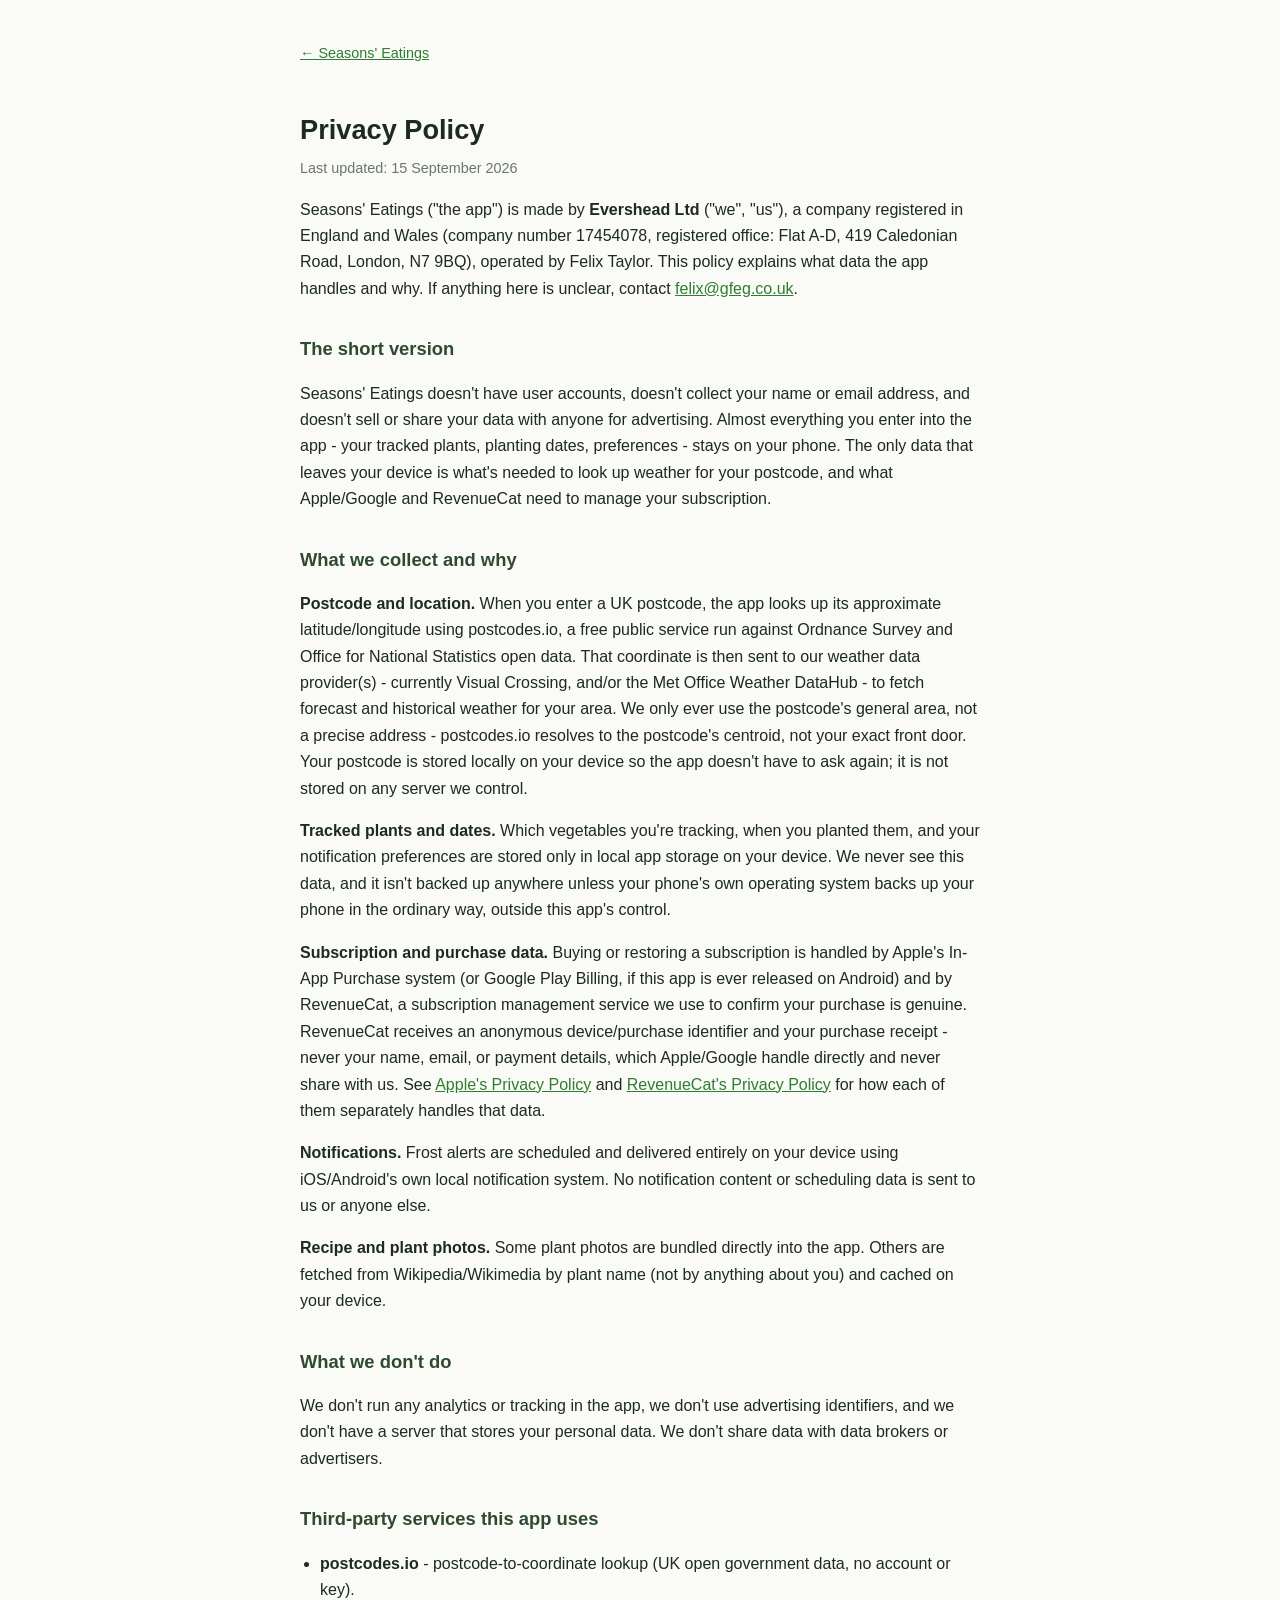
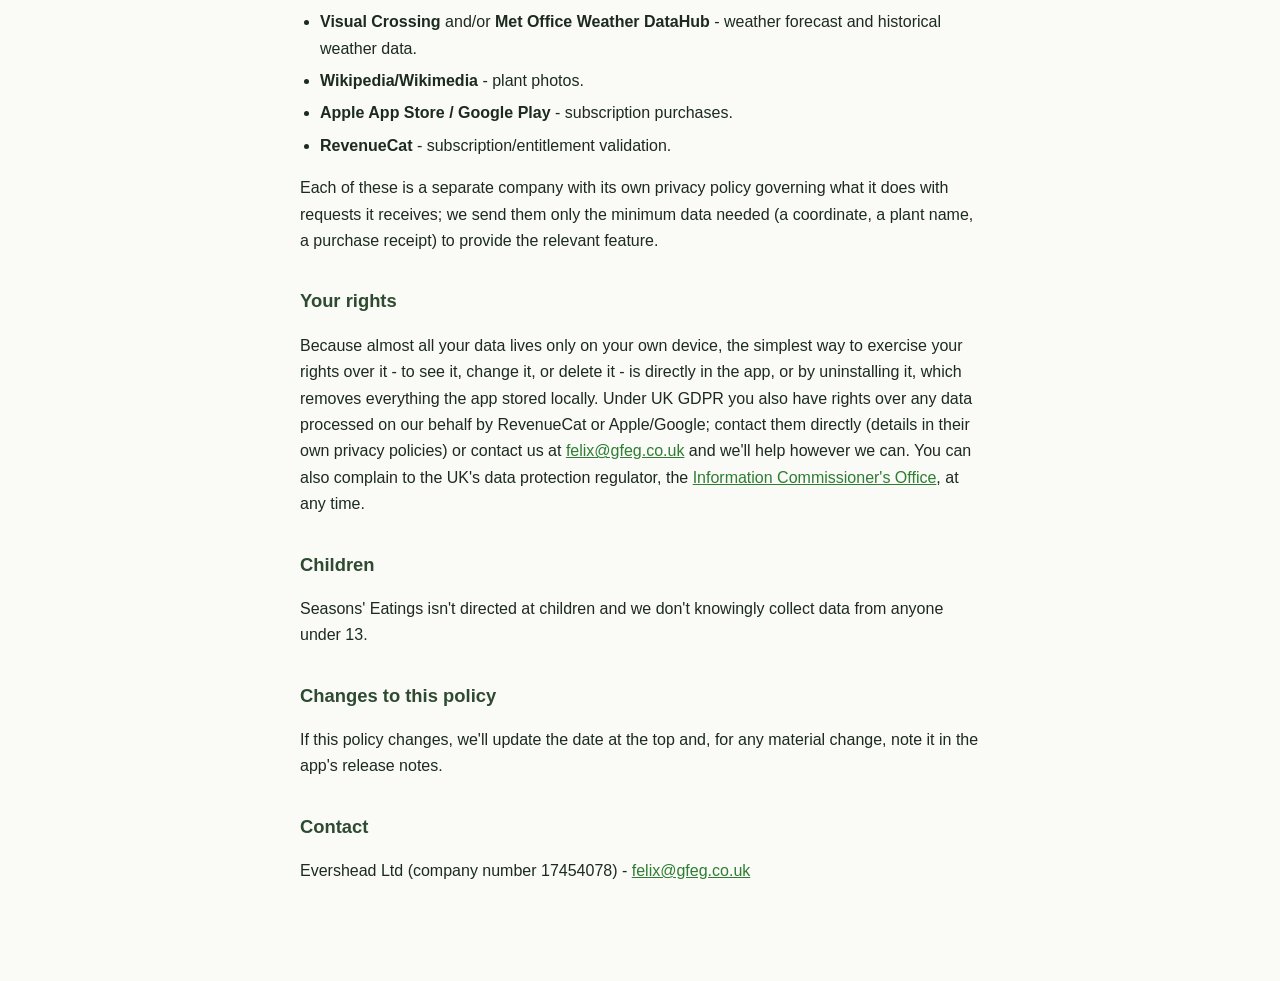
==== privacy.html @ 0b0f288f "Add files via upload" ====
<!doctype html>
<html lang="en">
<head>
<meta charset="utf-8">
<meta name="viewport" content="width=device-width, initial-scale=1">
<title>Privacy Policy - Seasons' Eatings</title>
<style>
  :root { color-scheme: light; }
  body {
    margin: 0; background: #fafaf7; color: #1c2b1e;
    font-family: -apple-system, BlinkMacSystemFont, "Segoe UI", Roboto, sans-serif;
    line-height: 1.65;
  }
  .wrap { max-width: 680px; margin: 0 auto; padding: 40px 20px 80px; }
  a { color: #2e7d32; }
  .back { font-size: 0.9rem; display: inline-block; margin-bottom: 24px; }
  h1 { font-size: 1.7rem; margin-bottom: 4px; }
  .updated { color: #6b776d; font-size: 0.9rem; margin-top: 0; }
  h2 { font-size: 1.15rem; color: #2e4b31; margin-top: 32px; }
  ul { padding-left: 20px; }
  li { margin-bottom: 6px; }
</style>
</head>
<body>
<div class="wrap">
  <a class="back" href="index.html">&larr; Seasons' Eatings</a>
  <h1>Privacy Policy</h1>
  <p class="updated">Last updated: 15 September 2026</p>

  <p>Seasons' Eatings ("the app") is made by <strong>Evershead Ltd</strong>
  ("we", "us"), a company registered in England and Wales (company number
  17454078, registered office: Flat A-D, 419 Caledonian Road, London,
  N7 9BQ), operated by Felix Taylor. This policy explains what data the
  app handles and why. If anything here is unclear, contact
  <a href="mailto:felix@gfeg.co.uk">felix@gfeg.co.uk</a>.</p>

  <h2>The short version</h2>
  <p>Seasons' Eatings doesn't have user accounts, doesn't collect your name
  or email address, and doesn't sell or share your data with anyone for
  advertising. Almost everything you enter into the app - your tracked
  plants, planting dates, preferences - stays on your phone. The only data
  that leaves your device is what's needed to look up weather for your
  postcode, and what Apple/Google and RevenueCat need to manage your
  subscription.</p>

  <h2>What we collect and why</h2>
  <p><strong>Postcode and location.</strong> When you enter a UK postcode,
  the app looks up its approximate latitude/longitude using postcodes.io, a
  free public service run against Ordnance Survey and Office for National
  Statistics open data. That coordinate is then sent to our weather data
  provider(s) - currently Visual Crossing, and/or the Met Office Weather
  DataHub - to fetch forecast and historical weather for your area. We
  only ever use the postcode's general area, not a precise address -
  postcodes.io resolves to the postcode's centroid, not your exact front
  door. Your postcode is stored locally on your device so the app doesn't
  have to ask again; it is not stored on any server we control.</p>

  <p><strong>Tracked plants and dates.</strong> Which vegetables you're
  tracking, when you planted them, and your notification preferences are
  stored only in local app storage on your device. We never see this data,
  and it isn't backed up anywhere unless your phone's own operating system
  backs up your phone in the ordinary way, outside this app's control.</p>

  <p><strong>Subscription and purchase data.</strong> Buying or restoring a
  subscription is handled by Apple's In-App Purchase system (or Google Play
  Billing, if this app is ever released on Android) and by RevenueCat, a
  subscription management service we use to confirm your purchase is
  genuine. RevenueCat receives an anonymous device/purchase identifier and
  your purchase receipt - never your name, email, or payment details, which
  Apple/Google handle directly and never share with us. See
  <a href="https://www.apple.com/legal/privacy/">Apple's Privacy
  Policy</a> and <a href="https://www.revenuecat.com/privacy/">RevenueCat's
  Privacy Policy</a> for how each of them separately handles that data.</p>

  <p><strong>Notifications.</strong> Frost alerts are scheduled and
  delivered entirely on your device using iOS/Android's own local
  notification system. No notification content or scheduling data is sent
  to us or anyone else.</p>

  <p><strong>Recipe and plant photos.</strong> Some plant photos are
  bundled directly into the app. Others are fetched from
  Wikipedia/Wikimedia by plant name (not by anything about you) and cached
  on your device.</p>

  <h2>What we don't do</h2>
  <p>We don't run any analytics or tracking in the app, we don't use
  advertising identifiers, and we don't have a server that stores your
  personal data. We don't share data with data brokers or advertisers.</p>

  <h2>Third-party services this app uses</h2>
  <ul>
    <li><strong>postcodes.io</strong> - postcode-to-coordinate lookup (UK open government data, no account or key).</li>
    <li><strong>Visual Crossing</strong> and/or <strong>Met Office Weather DataHub</strong> - weather forecast and historical weather data.</li>
    <li><strong>Wikipedia/Wikimedia</strong> - plant photos.</li>
    <li><strong>Apple App Store / Google Play</strong> - subscription purchases.</li>
    <li><strong>RevenueCat</strong> - subscription/entitlement validation.</li>
  </ul>
  <p>Each of these is a separate company with its own privacy policy
  governing what it does with requests it receives; we send them only the
  minimum data needed (a coordinate, a plant name, a purchase receipt) to
  provide the relevant feature.</p>

  <h2>Your rights</h2>
  <p>Because almost all your data lives only on your own device, the
  simplest way to exercise your rights over it - to see it, change it, or
  delete it - is directly in the app, or by uninstalling it, which removes
  everything the app stored locally. Under UK GDPR you also have rights
  over any data processed on our behalf by RevenueCat or Apple/Google;
  contact them directly (details in their own privacy policies) or contact
  us at <a href="mailto:felix@gfeg.co.uk">felix@gfeg.co.uk</a> and we'll
  help however we can. You can also complain to the UK's data protection
  regulator, the <a href="https://ico.org.uk/">Information Commissioner's
  Office</a>, at any time.</p>

  <h2>Children</h2>
  <p>Seasons' Eatings isn't directed at children and we don't knowingly
  collect data from anyone under 13.</p>

  <h2>Changes to this policy</h2>
  <p>If this policy changes, we'll update the date at the top and, for any
  material change, note it in the app's release notes.</p>

  <h2>Contact</h2>
  <p>Evershead Ltd (company number 17454078) -
  <a href="mailto:felix@gfeg.co.uk">felix@gfeg.co.uk</a></p>
</div>
</body>
</html>
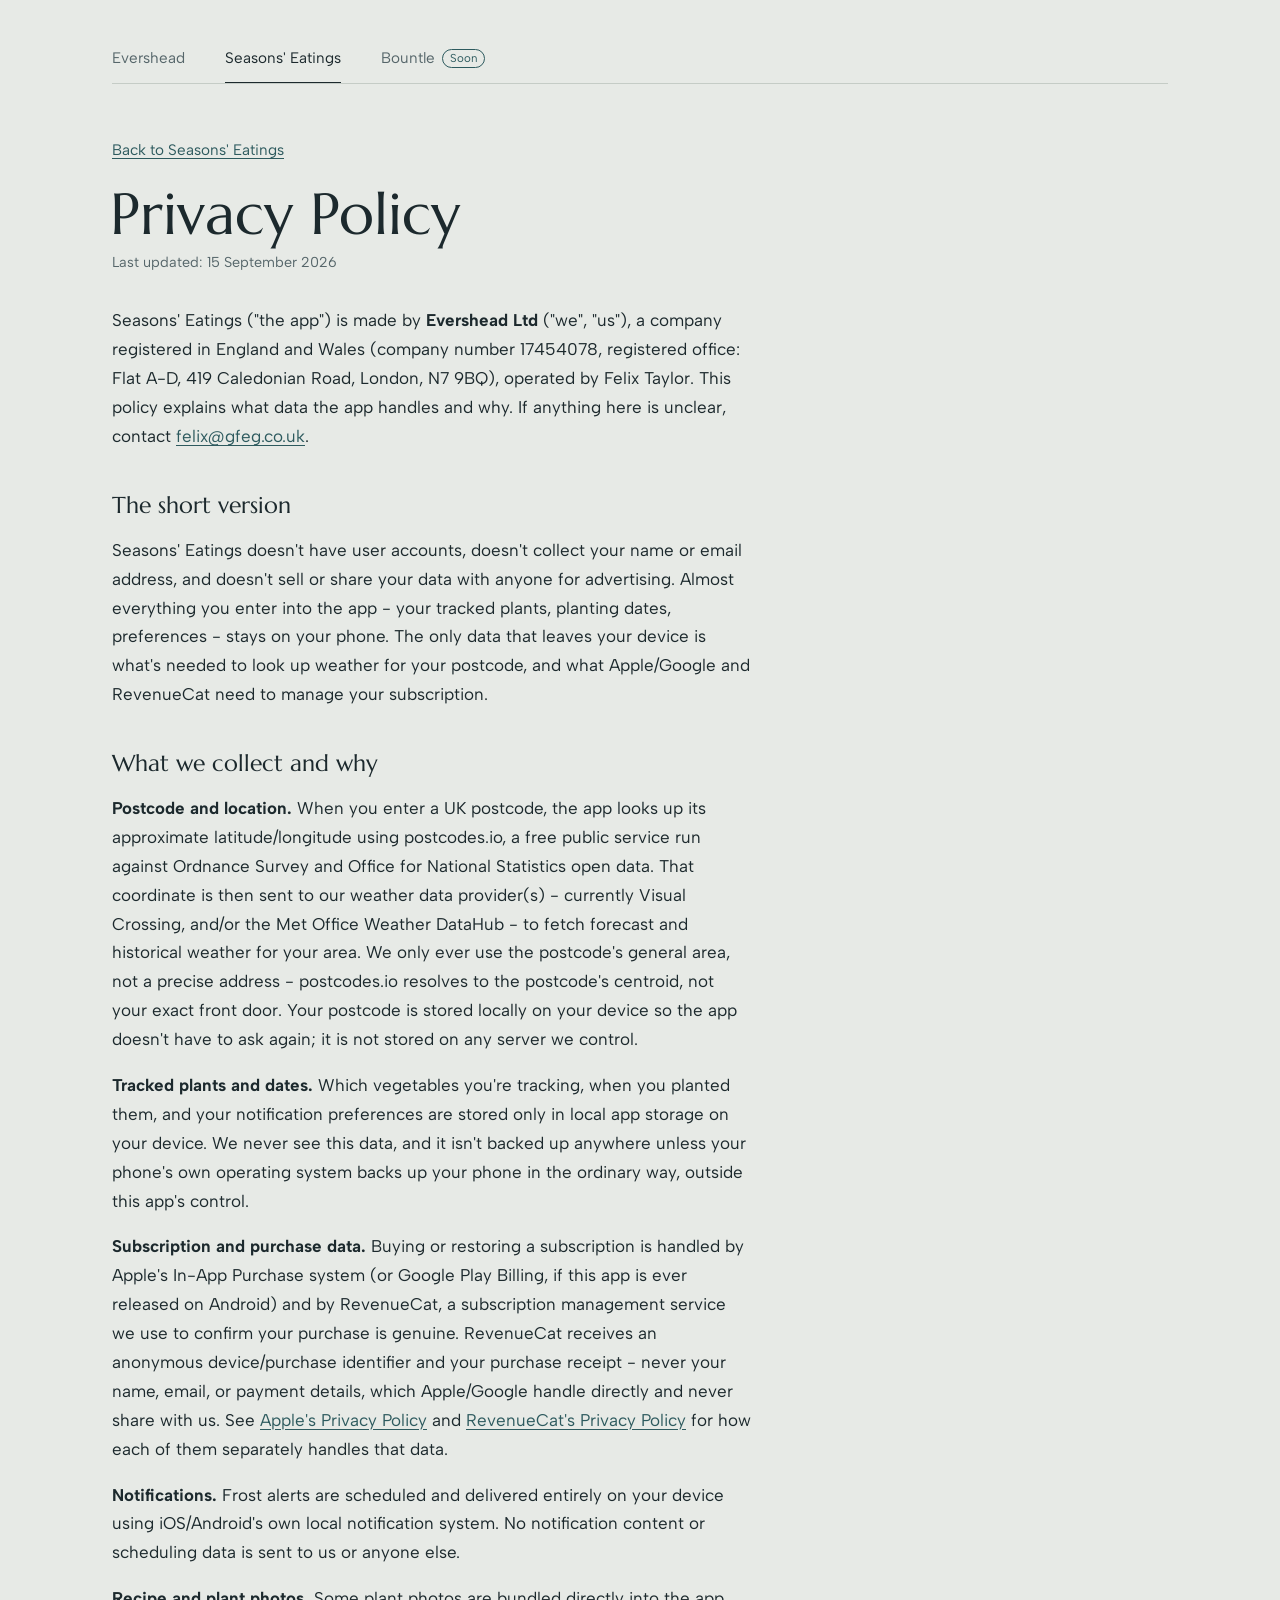
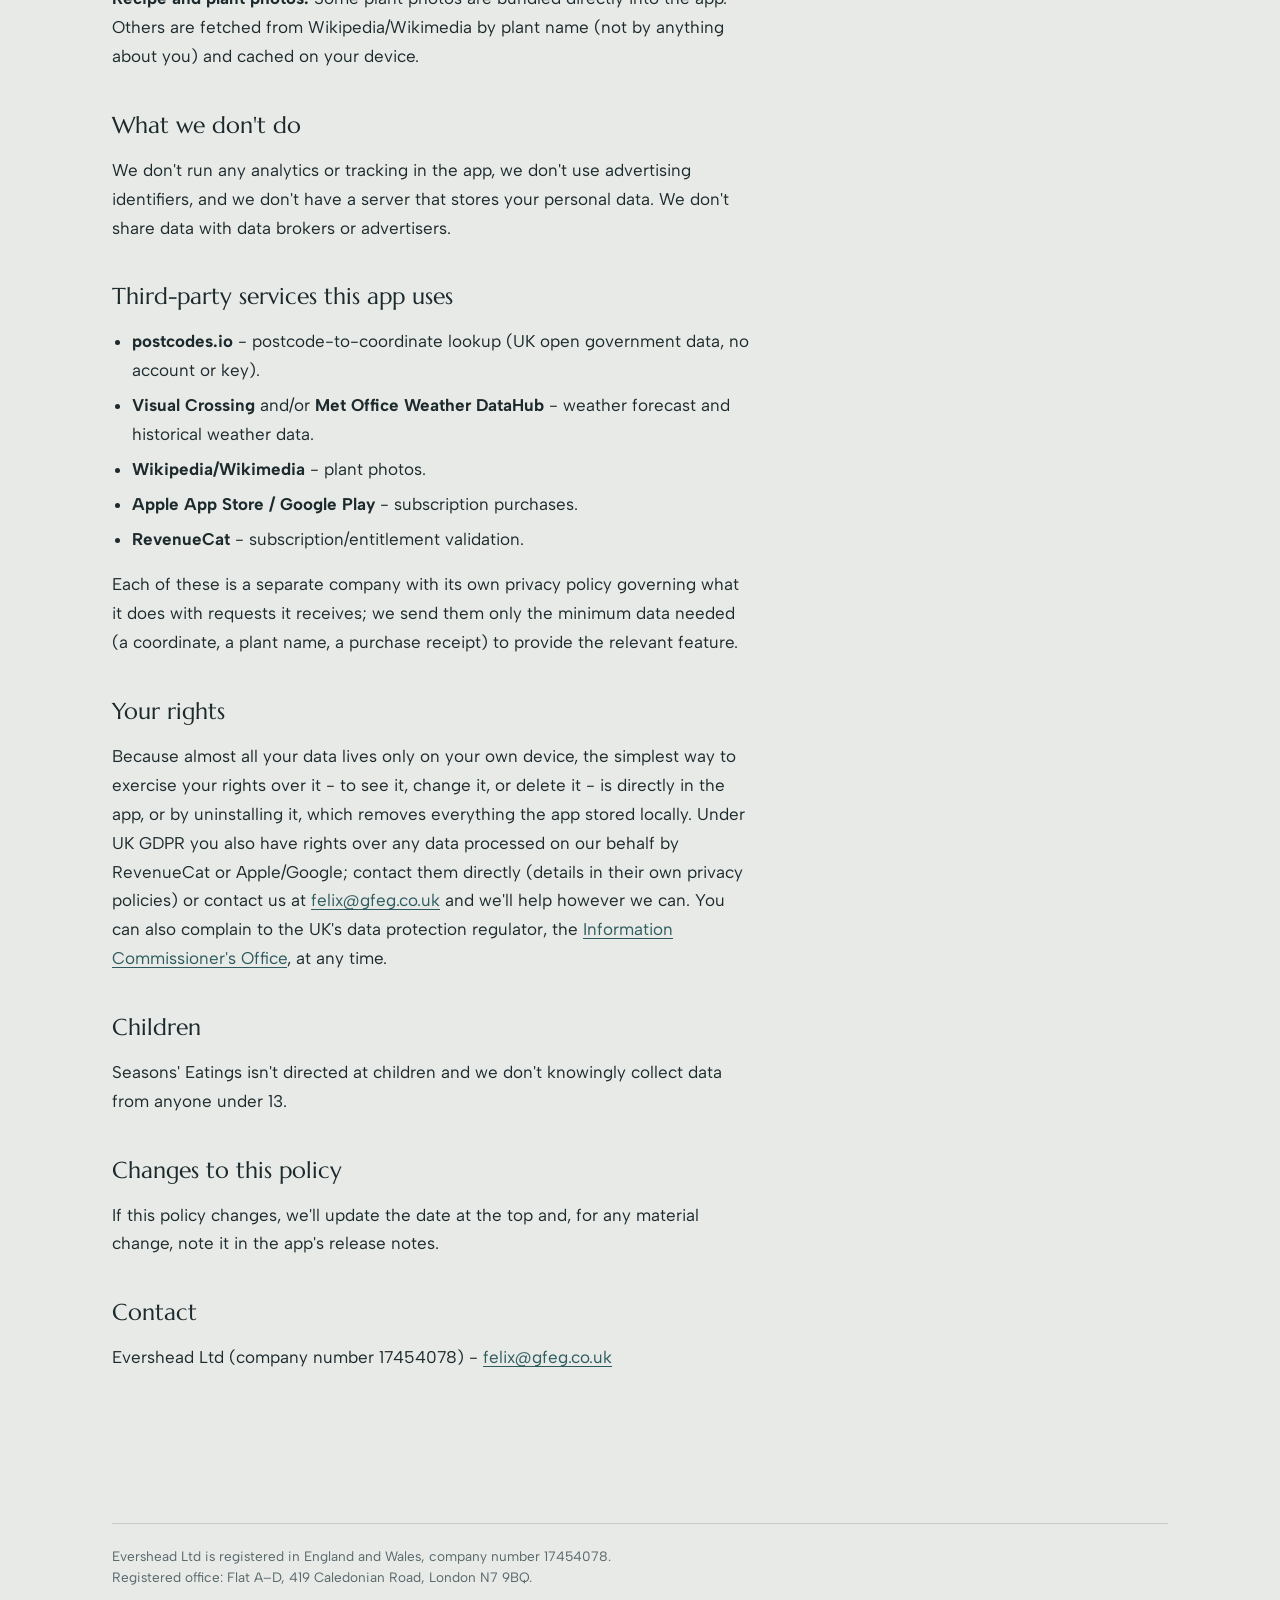
==== commit 70dccda2: "Evershead company site: Seasons' Eatings tab and Bountle coming soon The home page is now a plain Ev" ====
--- a/privacy.html
+++ b/privacy.html
@@ -1,29 +1,29 @@
 <!doctype html>
-<html lang="en">
+<html lang="en-GB">
 <head>
 <meta charset="utf-8">
 <meta name="viewport" content="width=device-width, initial-scale=1">
-<title>Privacy Policy - Seasons' Eatings</title>
-<style>
-  :root { color-scheme: light; }
-  body {
-    margin: 0; background: #fafaf7; color: #1c2b1e;
-    font-family: -apple-system, BlinkMacSystemFont, "Segoe UI", Roboto, sans-serif;
-    line-height: 1.65;
-  }
-  .wrap { max-width: 680px; margin: 0 auto; padding: 40px 20px 80px; }
-  a { color: #2e7d32; }
-  .back { font-size: 0.9rem; display: inline-block; margin-bottom: 24px; }
-  h1 { font-size: 1.7rem; margin-bottom: 4px; }
-  .updated { color: #6b776d; font-size: 0.9rem; margin-top: 0; }
-  h2 { font-size: 1.15rem; color: #2e4b31; margin-top: 32px; }
-  ul { padding-left: 20px; }
-  li { margin-bottom: 6px; }
-</style>
+<title>Seasons' Eatings privacy policy – Evershead</title>
+<meta name="theme-color" content="#E7EAE6" media="(prefers-color-scheme: light)">
+<meta name="theme-color" content="#162023" media="(prefers-color-scheme: dark)">
+<link rel="icon" href="favicon.svg" type="image/svg+xml">
+<link rel="preconnect" href="https://fonts.googleapis.com">
+<link rel="preconnect" href="https://fonts.gstatic.com" crossorigin>
+<link href="https://fonts.googleapis.com/css2?family=Albert+Sans:wght@400;500&family=Marcellus&display=swap" rel="stylesheet">
+<link rel="stylesheet" href="site.css">
 </head>
 <body>
-<div class="wrap">
-  <a class="back" href="index.html">&larr; Seasons' Eatings</a>
+<div class="page">
+  <header class="bar">
+    <nav class="tabs" aria-label="Evershead">
+      <a href="index.html">Evershead</a>
+      <a href="index.html#seasons-eatings" aria-current="page">Seasons' Eatings</a>
+      <a href="index.html#bountle">Bountle <span class="soon">Soon</span></a>
+    </nav>
+  </header>
+
+  <main class="doc">
+  <a class="back" href="index.html#seasons-eatings">Back to Seasons' Eatings</a>
   <h1>Privacy Policy</h1>
   <p class="updated">Last updated: 15 September 2026</p>
 
@@ -123,6 +123,12 @@
   <h2>Contact</h2>
   <p>Evershead Ltd (company number 17454078) -
   <a href="mailto:felix@gfeg.co.uk">felix@gfeg.co.uk</a></p>
+  </main>
+
+  <footer class="foot">
+    <p>Evershead Ltd is registered in England and Wales, company number 17454078.</p>
+    <p>Registered office: Flat A–D, 419 Caledonian Road, London N7 9BQ.</p>
+  </footer>
 </div>
 </body>
 </html>
--- a/site.css
+++ b/site.css
@@ -0,0 +1,202 @@
+:root {
+  --bg: #E7EAE6;      /* mist */
+  --ink: #1C292D;     /* slate ink */
+  --muted: #56666A;   /* weathered slate */
+  --line: #C5CCC6;    /* chalk line */
+  --accent: #2D5A5E;  /* sea */
+  --display: "Marcellus", "Optima", "Candara", serif;
+  --text: "Albert Sans", system-ui, -apple-system, "Segoe UI", sans-serif;
+  color-scheme: light dark;
+}
+
+@media (prefers-color-scheme: dark) {
+  :root {
+    --bg: #162023;
+    --ink: #E3E7E2;
+    --muted: #9AA8A9;
+    --line: #2E3B3E;
+    --accent: #8FC1BF;
+  }
+}
+
+*, *::before, *::after { box-sizing: border-box; }
+
+html { -webkit-text-size-adjust: 100%; }
+
+body {
+  margin: 0;
+  background: var(--bg);
+  color: var(--ink);
+  font-family: var(--text);
+  font-size: 1.0625rem;
+  line-height: 1.6;
+  -webkit-font-smoothing: antialiased;
+  text-rendering: optimizeLegibility;
+}
+
+a { color: var(--accent); text-underline-offset: 0.18em; text-decoration-thickness: 1px; }
+
+:focus-visible { outline: 2px solid var(--accent); outline-offset: 3px; border-radius: 2px; }
+[tabindex="-1"]:focus { outline: none; }
+
+.page {
+  max-width: 72rem;
+  min-height: 100vh;
+  min-height: 100svh;
+  margin: 0 auto;
+  padding: 0 clamp(16px, 4vw, 48px);
+  display: flex;
+  flex-direction: column;
+}
+
+main { flex: 1; }
+
+/* Tabs */
+.bar { padding-top: clamp(16px, 3vw, 32px); }
+
+.tabs {
+  display: flex;
+  gap: clamp(20px, 3.2vw, 40px);
+  border-bottom: 1px solid var(--line);
+  overflow-x: auto;
+  scrollbar-width: none;
+}
+.tabs::-webkit-scrollbar { display: none; }
+
+.tabs a {
+  display: inline-flex;
+  align-items: center;
+  gap: 7px;
+  padding: 14px 0 12px;
+  margin-bottom: -1px;
+  border-bottom: 2px solid transparent;
+  color: var(--muted);
+  font-size: 0.95rem;
+  text-decoration: none;
+  white-space: nowrap;
+}
+.tabs a:hover { color: var(--ink); }
+.tabs a[aria-current] { color: var(--ink); border-bottom-color: var(--ink); }
+
+.soon {
+  padding: 0 7px;
+  border: 1px solid currentColor;
+  border-radius: 999px;
+  color: var(--accent);
+  font-size: 0.72rem;
+  line-height: 1.5;
+}
+
+/* Home */
+.wordmark {
+  margin: clamp(56px, 13vh, 150px) 0 clamp(40px, 8vh, 96px) -0.045em;
+  font-family: var(--display);
+  font-weight: 400;
+  font-size: clamp(3.4rem, 15.5vw, 12.25rem);
+  line-height: 0.9;
+  letter-spacing: -0.012em;
+}
+
+.home-grid,
+.split {
+  display: grid;
+  gap: 44px;
+}
+
+.intro {
+  max-width: 24ch;
+  margin: 0;
+  font-size: clamp(1.15rem, 1.7vw, 1.4rem);
+  line-height: 1.5;
+}
+
+.products { list-style: none; margin: 0; padding: 0; }
+.products li + li { margin-top: 30px; }
+.products a { display: block; color: inherit; text-decoration: none; }
+
+.product-name {
+  display: block;
+  font-family: var(--display);
+  font-size: clamp(1.75rem, 3.3vw, 2.6rem);
+  line-height: 1.1;
+}
+.products a:hover .product-name { text-decoration: underline; text-decoration-thickness: 1px; text-underline-offset: 0.14em; }
+
+.product-line { display: block; margin-top: 6px; color: var(--muted); }
+
+.status { color: var(--accent); font-style: normal; white-space: nowrap; }
+.product-line .status { display: block; margin-top: 2px; }
+
+/* Product panels */
+.title {
+  margin: clamp(56px, 13vh, 150px) 0 clamp(32px, 6vh, 72px) -0.04em;
+  font-family: var(--display);
+  font-weight: 400;
+  font-size: clamp(3rem, 9.5vw, 7.75rem);
+  line-height: 0.95;
+  letter-spacing: -0.01em;
+}
+
+.lede { margin: 0 0 14px; font-size: clamp(1.25rem, 1.9vw, 1.55rem); line-height: 1.4; }
+.body { max-width: 42ch; margin: 0 0 28px; color: var(--muted); }
+
+.legal { display: flex; flex-wrap: wrap; gap: 8px 26px; margin: 0; }
+
+.status-line { margin: 0 0 14px; color: var(--accent); font-weight: 500; }
+
+.in-season { margin: 0; }
+.in-season figcaption { margin-bottom: 12px; color: var(--muted); font-size: 0.95rem; }
+#season-list {
+  max-width: 24ch;
+  margin: 0;
+  font-family: var(--display);
+  font-size: clamp(1.6rem, 3.1vw, 2.45rem);
+  line-height: 1.25;
+  text-wrap: balance;
+}
+
+@media (min-width: 760px) {
+  .home-grid,
+  .split { grid-template-columns: 5fr 7fr; gap: 64px; }
+}
+
+/* Footer */
+.foot {
+  margin-top: clamp(80px, 14vh, 160px);
+  padding: 22px 0 32px;
+  border-top: 1px solid var(--line);
+  color: var(--muted);
+  font-size: 0.85rem;
+  line-height: 1.55;
+}
+.foot p { margin: 0; }
+
+/* Legal documents */
+.doc { max-width: 40rem; padding-bottom: 8px; }
+.doc .back { display: inline-block; margin-top: clamp(32px, 6vh, 64px); font-size: 0.95rem; }
+.doc h1 {
+  margin: 20px 0 6px -0.03em;
+  font-family: var(--display);
+  font-weight: 400;
+  font-size: clamp(2.3rem, 6vw, 3.6rem);
+  line-height: 1.05;
+}
+.doc .updated { margin: 0 0 32px; color: var(--muted); font-size: 0.9rem; }
+.doc h2 { margin: 40px 0 8px; font-family: var(--display); font-weight: 400; font-size: 1.45rem; line-height: 1.2; }
+.doc p, .doc li { line-height: 1.7; }
+.doc ul { padding-left: 20px; }
+.doc li { margin-bottom: 6px; }
+
+/* The one entrance: the wordmark settles in on first load. */
+@media (prefers-reduced-motion: no-preference) {
+  .js .wordmark { animation: settle 1100ms cubic-bezier(.2, .7, .1, 1) both; }
+  .switched .panel:not([hidden]) { animation: fade 220ms ease-out both; }
+}
+@keyframes settle {
+  from { opacity: 0; letter-spacing: 0.06em; }
+  to { opacity: 1; letter-spacing: -0.012em; }
+}
+@keyframes fade {
+  from { opacity: 0; }
+  to { opacity: 1; }
+}
